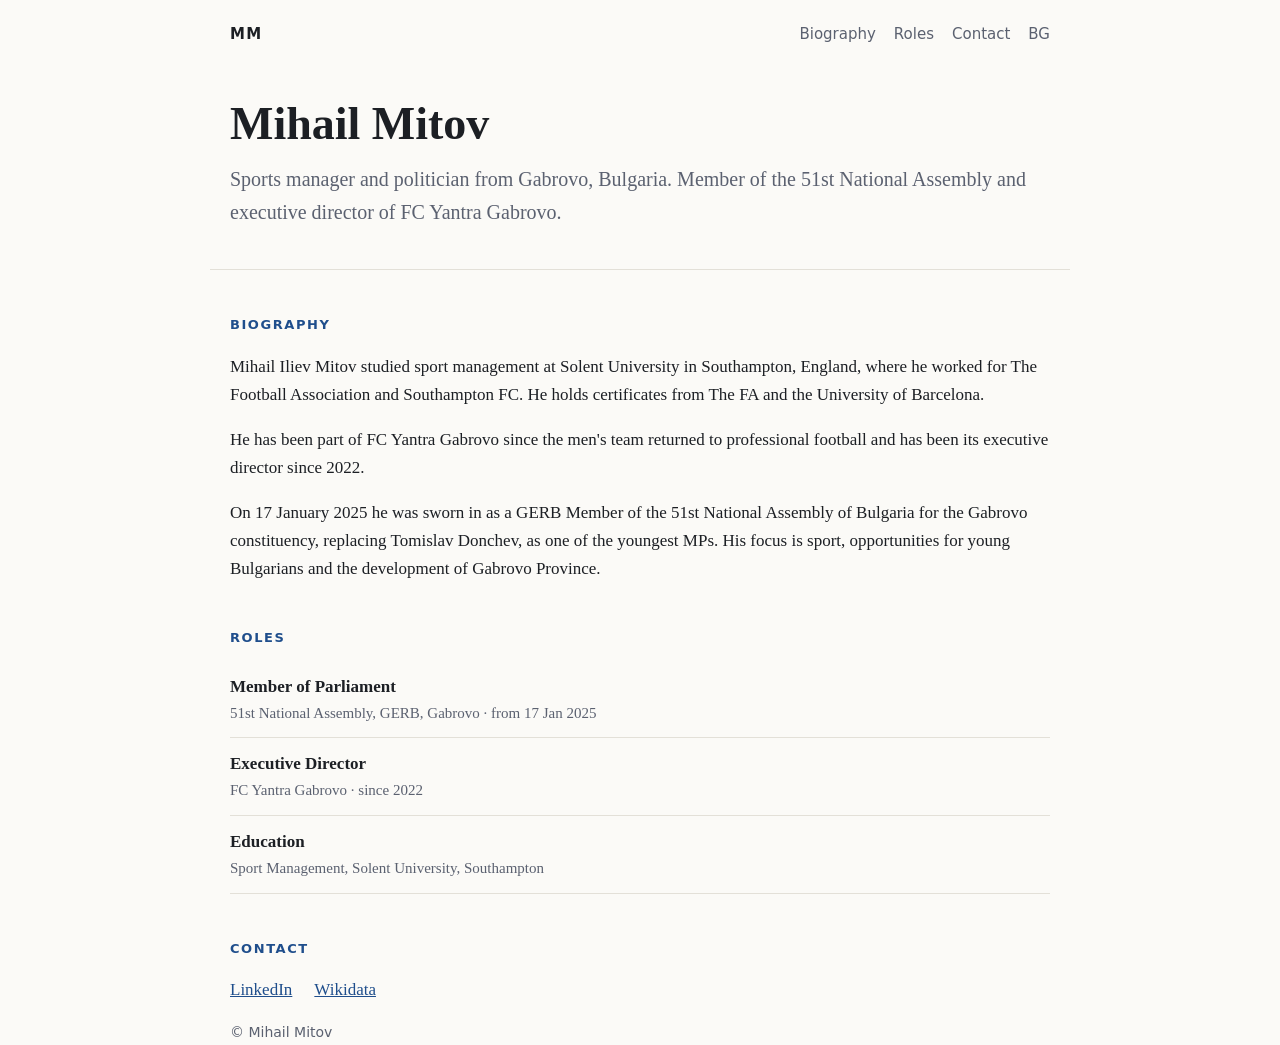
==== en.html @ caedcb2a "Лични страници на Михаил Митов (БГ и EN) с Person schema Co-Authored-By: Claude Opus 5.5 (1M context" ====
<!doctype html>
<html lang="en">
<head>
<meta charset="utf-8">
<meta name="viewport" content="width=device-width, initial-scale=1">
<title>Mihail Mitov | Михаил Митов</title>
<meta name="description" content="Mihail Iliev Mitov is a Bulgarian sports manager and politician, Member of the 51st National Assembly of Bulgaria and executive director of FC Yantra Gabrovo.">
<link rel="canonical" href="https://mihailmitovv-code.github.io/en.html">
<link rel="alternate" hreflang="bg" href="https://mihailmitovv-code.github.io/">
<link rel="alternate" hreflang="en" href="https://mihailmitovv-code.github.io/en.html">
<link rel="stylesheet" href="style.css">
<script type="application/ld+json">
{"@context":"https://schema.org","@type":"ProfilePage","url":"https://mihailmitovv-code.github.io/en.html","inLanguage":"en","mainEntity":{"@id":"https://mihailmitovv-code.github.io/#person"}}
</script>
</head>
<body>
<header class="wrap top">
  <span class="mark">MM</span>
  <nav><a href="#bio">Biography</a><a href="#roles">Roles</a><a href="#contact">Contact</a><a href="index.html" lang="bg">BG</a></nav>
</header>
<main>
<section class="wrap hero">
  <div>
    <h1>Mihail Mitov</h1>
    <p class="lead">Sports manager and politician from Gabrovo, Bulgaria. Member of the 51st National Assembly and executive director of FC Yantra Gabrovo.</p>
  </div>
</section>
<section id="bio" class="wrap">
  <h2>Biography</h2>
  <p>Mihail Iliev Mitov studied sport management at Solent University in Southampton, England, where he worked for The Football Association and Southampton FC. He holds certificates from The FA and the University of Barcelona.</p>
  <p>He has been part of FC Yantra Gabrovo since the men's team returned to professional football and has been its executive director since 2022.</p>
  <p>On 17 January 2025 he was sworn in as a GERB Member of the 51st National Assembly of Bulgaria for the Gabrovo constituency, replacing Tomislav Donchev, as one of the youngest MPs. His focus is sport, opportunities for young Bulgarians and the development of Gabrovo Province.</p>
</section>
<section id="roles" class="wrap">
  <h2>Roles</h2>
  <ul class="roles">
    <li><b>Member of Parliament</b><span>51st National Assembly, GERB, Gabrovo · from 17 Jan 2025</span></li>
    <li><b>Executive Director</b><span>FC Yantra Gabrovo · since 2022</span></li>
    <li><b>Education</b><span>Sport Management, Solent University, Southampton</span></li>
  </ul>
</section>
<section id="contact" class="wrap">
  <h2>Contact</h2>
  <p class="links"><a href="https://www.linkedin.com/in/mihailm/">LinkedIn</a><a href="https://www.wikidata.org/wiki/Q131862445">Wikidata</a></p>
</section>
</main>
<footer class="wrap">© Mihail Mitov</footer>
</body>
</html>
---- style.css ----
:root{--bg:#fbfaf7;--fg:#1c1f24;--muted:#5b6170;--accent:#1f4e8c;--line:#e3e0d8}
@media (prefers-color-scheme:dark){:root{--bg:#14161a;--fg:#ecebe6;--muted:#a3a8b3;--accent:#8db4ea;--line:#2b2f36}}
*{box-sizing:border-box}
body{margin:0;background:var(--bg);color:var(--fg);font:17px/1.65 Georgia,"Times New Roman",serif}
.wrap{max-width:860px;margin:0 auto;padding:0 20px}
.top{display:flex;justify-content:space-between;align-items:center;padding-top:22px;padding-bottom:22px;font-family:system-ui,sans-serif;font-size:15px}
.mark{font-weight:700;letter-spacing:.08em}
nav a{color:var(--muted);text-decoration:none;margin-left:18px}
nav a:hover{color:var(--accent)}
.hero{display:grid;grid-template-columns:1fr;gap:36px;align-items:center;padding-top:30px;padding-bottom:40px;border-bottom:1px solid var(--line)}
.photo{width:240px;height:300px;object-fit:cover;border-radius:6px;background:var(--line)}
h1{font-size:46px;line-height:1.1;margin:0 0 14px;font-weight:600}
.lead{font-size:20px;color:var(--muted);margin:0}
h2{font-family:system-ui,sans-serif;font-size:13px;text-transform:uppercase;letter-spacing:.12em;color:var(--accent);margin:44px 0 12px}
.roles,.press{list-style:none;padding:0;margin:0}
.roles li{display:flex;flex-direction:column;padding:12px 0;border-bottom:1px solid var(--line)}
.roles span{color:var(--muted);font-size:15px}
.press li{padding:8px 0;color:var(--muted);font-size:15px}
a{color:var(--accent)}
.links a{margin-right:22px}
footer{padding-top:50px;padding-bottom:40px;color:var(--muted);font-size:14px;font-family:system-ui,sans-serif}
@media (max-width:640px){.hero{grid-template-columns:1fr}.photo{width:180px;height:225px}h1{font-size:36px}nav a{margin-left:10px}}
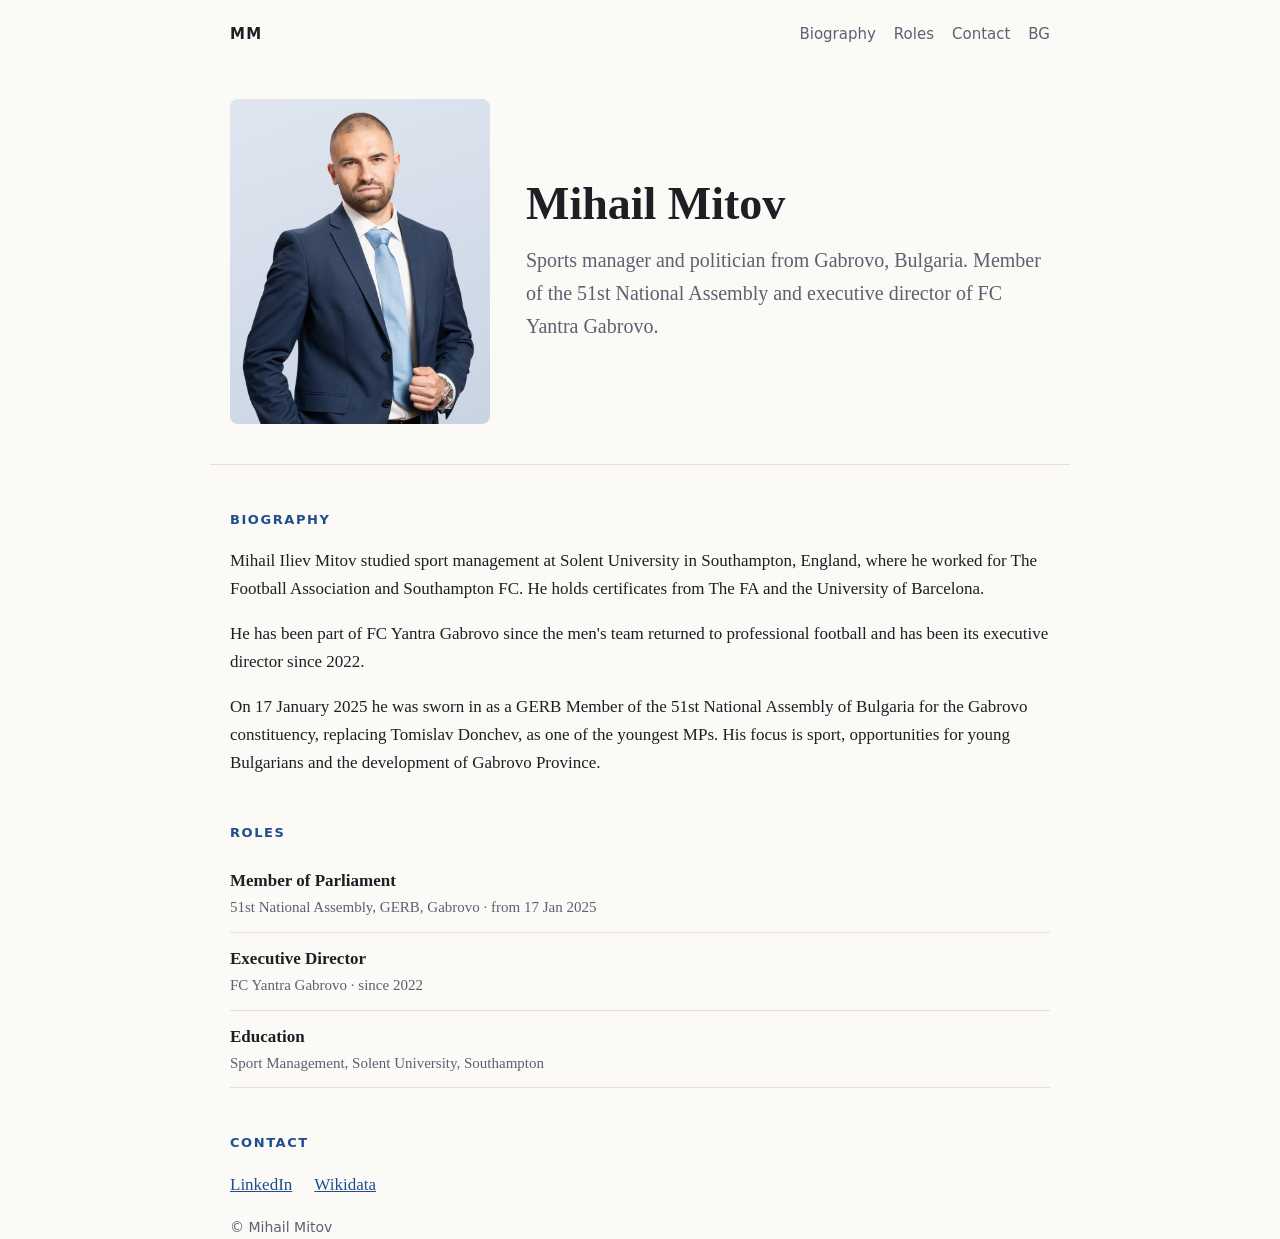
==== commit b636ef8f: "Добавена снимка на Михаил Митов Co-Authored-By: Claude Opus 5.5 (1M context) <noreply@anthropic.com>" ====
--- a/en.html
+++ b/en.html
@@ -20,6 +20,7 @@
 </header>
 <main>
 <section class="wrap hero">
+  <div class="photo"><img src="mihail-mitov.webp" alt="Mihail Mitov" width="800" height="1000"></div>
   <div>
     <h1>Mihail Mitov</h1>
     <p class="lead">Sports manager and politician from Gabrovo, Bulgaria. Member of the 51st National Assembly and executive director of FC Yantra Gabrovo.</p>
--- a/style.css
+++ b/style.css
@@ -7,8 +7,9 @@
 .mark{font-weight:700;letter-spacing:.08em}
 nav a{color:var(--muted);text-decoration:none;margin-left:18px}
 nav a:hover{color:var(--accent)}
-.hero{display:grid;grid-template-columns:1fr;gap:36px;align-items:center;padding-top:30px;padding-bottom:40px;border-bottom:1px solid var(--line)}
-.photo{width:240px;height:300px;object-fit:cover;border-radius:6px;background:var(--line)}
+.hero{display:grid;grid-template-columns:260px 1fr;gap:36px;align-items:center;padding-top:30px;padding-bottom:40px;border-bottom:1px solid var(--line)}
+.photo{width:260px;aspect-ratio:4/5;overflow:hidden;border-radius:8px;background:linear-gradient(160deg,#dfe6f0,#c9d4e3)}
+.photo img{width:100%;height:auto;display:block}
 h1{font-size:46px;line-height:1.1;margin:0 0 14px;font-weight:600}
 .lead{font-size:20px;color:var(--muted);margin:0}
 h2{font-family:system-ui,sans-serif;font-size:13px;text-transform:uppercase;letter-spacing:.12em;color:var(--accent);margin:44px 0 12px}
@@ -19,4 +20,4 @@
 a{color:var(--accent)}
 .links a{margin-right:22px}
 footer{padding-top:50px;padding-bottom:40px;color:var(--muted);font-size:14px;font-family:system-ui,sans-serif}
-@media (max-width:640px){.hero{grid-template-columns:1fr}.photo{width:180px;height:225px}h1{font-size:36px}nav a{margin-left:10px}}
+@media (max-width:640px){.hero{grid-template-columns:1fr}.photo{width:200px}h1{font-size:36px}nav a{margin-left:10px}}
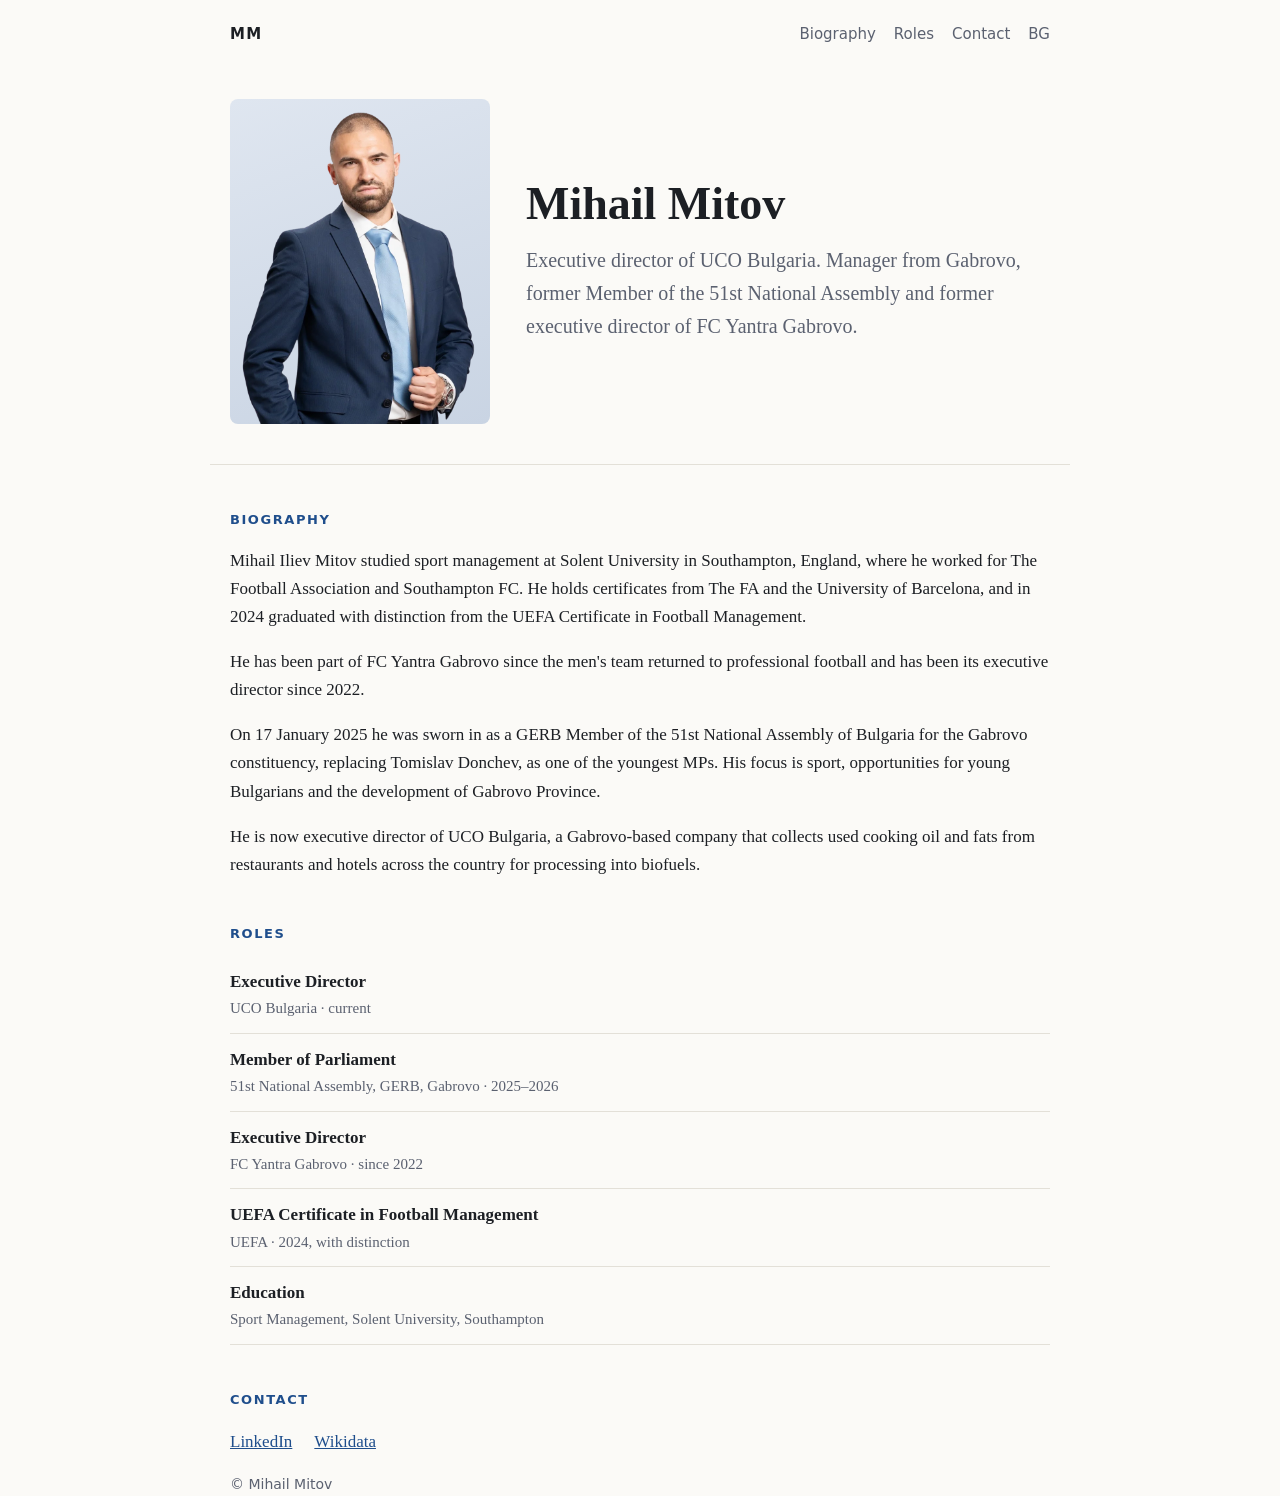
==== commit 7b2d2222: "Актуална роля: изпълнителен директор на УКО България Co-Authored-By: Claude Opus 5.5 (1M context) <n" ====
--- a/en.html
+++ b/en.html
@@ -4,7 +4,7 @@
 <meta charset="utf-8">
 <meta name="viewport" content="width=device-width, initial-scale=1">
 <title>Mihail Mitov | Михаил Митов</title>
-<meta name="description" content="Mihail Iliev Mitov is a Bulgarian sports manager and politician, Member of the 51st National Assembly of Bulgaria and executive director of FC Yantra Gabrovo.">
+<meta name="description" content="Mihail Iliev Mitov is executive director of UCO Bulgaria, a former Member of the 51st National Assembly of Bulgaria and former executive director of FC Yantra Gabrovo.">
 <link rel="canonical" href="https://mihailmitovv-code.github.io/en.html">
 <link rel="alternate" hreflang="bg" href="https://mihailmitovv-code.github.io/">
 <link rel="alternate" hreflang="en" href="https://mihailmitovv-code.github.io/en.html">
@@ -23,20 +23,23 @@
   <div class="photo"><img src="mihail-mitov.webp" alt="Mihail Mitov" width="800" height="1000"></div>
   <div>
     <h1>Mihail Mitov</h1>
-    <p class="lead">Sports manager and politician from Gabrovo, Bulgaria. Member of the 51st National Assembly and executive director of FC Yantra Gabrovo.</p>
+    <p class="lead">Executive director of UCO Bulgaria. Manager from Gabrovo, former Member of the 51st National Assembly and former executive director of FC Yantra Gabrovo.</p>
   </div>
 </section>
 <section id="bio" class="wrap">
   <h2>Biography</h2>
-  <p>Mihail Iliev Mitov studied sport management at Solent University in Southampton, England, where he worked for The Football Association and Southampton FC. He holds certificates from The FA and the University of Barcelona.</p>
+  <p>Mihail Iliev Mitov studied sport management at Solent University in Southampton, England, where he worked for The Football Association and Southampton FC. He holds certificates from The FA and the University of Barcelona, and in 2024 graduated with distinction from the UEFA Certificate in Football Management.</p>
   <p>He has been part of FC Yantra Gabrovo since the men's team returned to professional football and has been its executive director since 2022.</p>
   <p>On 17 January 2025 he was sworn in as a GERB Member of the 51st National Assembly of Bulgaria for the Gabrovo constituency, replacing Tomislav Donchev, as one of the youngest MPs. His focus is sport, opportunities for young Bulgarians and the development of Gabrovo Province.</p>
+  <p>He is now executive director of UCO Bulgaria, a Gabrovo-based company that collects used cooking oil and fats from restaurants and hotels across the country for processing into biofuels.</p>
 </section>
 <section id="roles" class="wrap">
   <h2>Roles</h2>
   <ul class="roles">
-    <li><b>Member of Parliament</b><span>51st National Assembly, GERB, Gabrovo · from 17 Jan 2025</span></li>
+    <li><b>Executive Director</b><span>UCO Bulgaria · current</span></li>
+    <li><b>Member of Parliament</b><span>51st National Assembly, GERB, Gabrovo · 2025–2026</span></li>
     <li><b>Executive Director</b><span>FC Yantra Gabrovo · since 2022</span></li>
+    <li><b>UEFA Certificate in Football Management</b><span>UEFA · 2024, with distinction</span></li>
     <li><b>Education</b><span>Sport Management, Solent University, Southampton</span></li>
   </ul>
 </section>
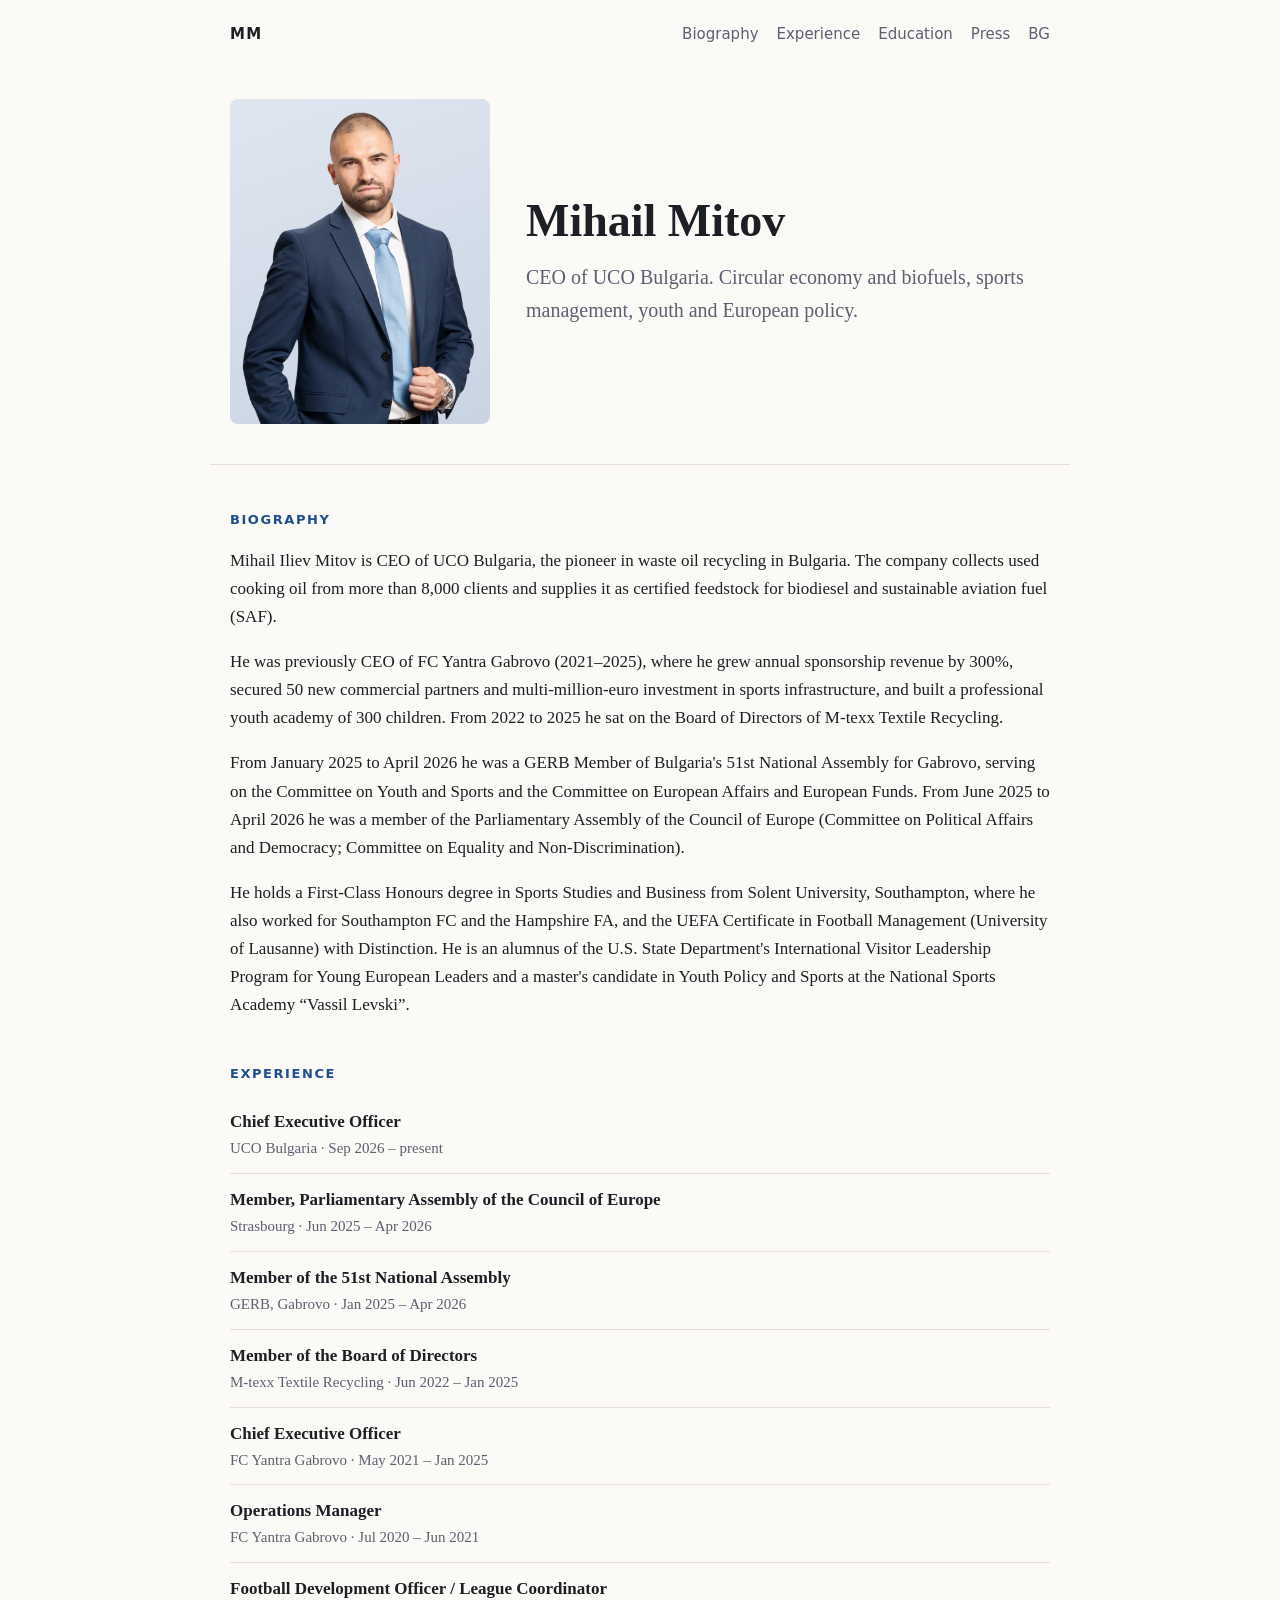
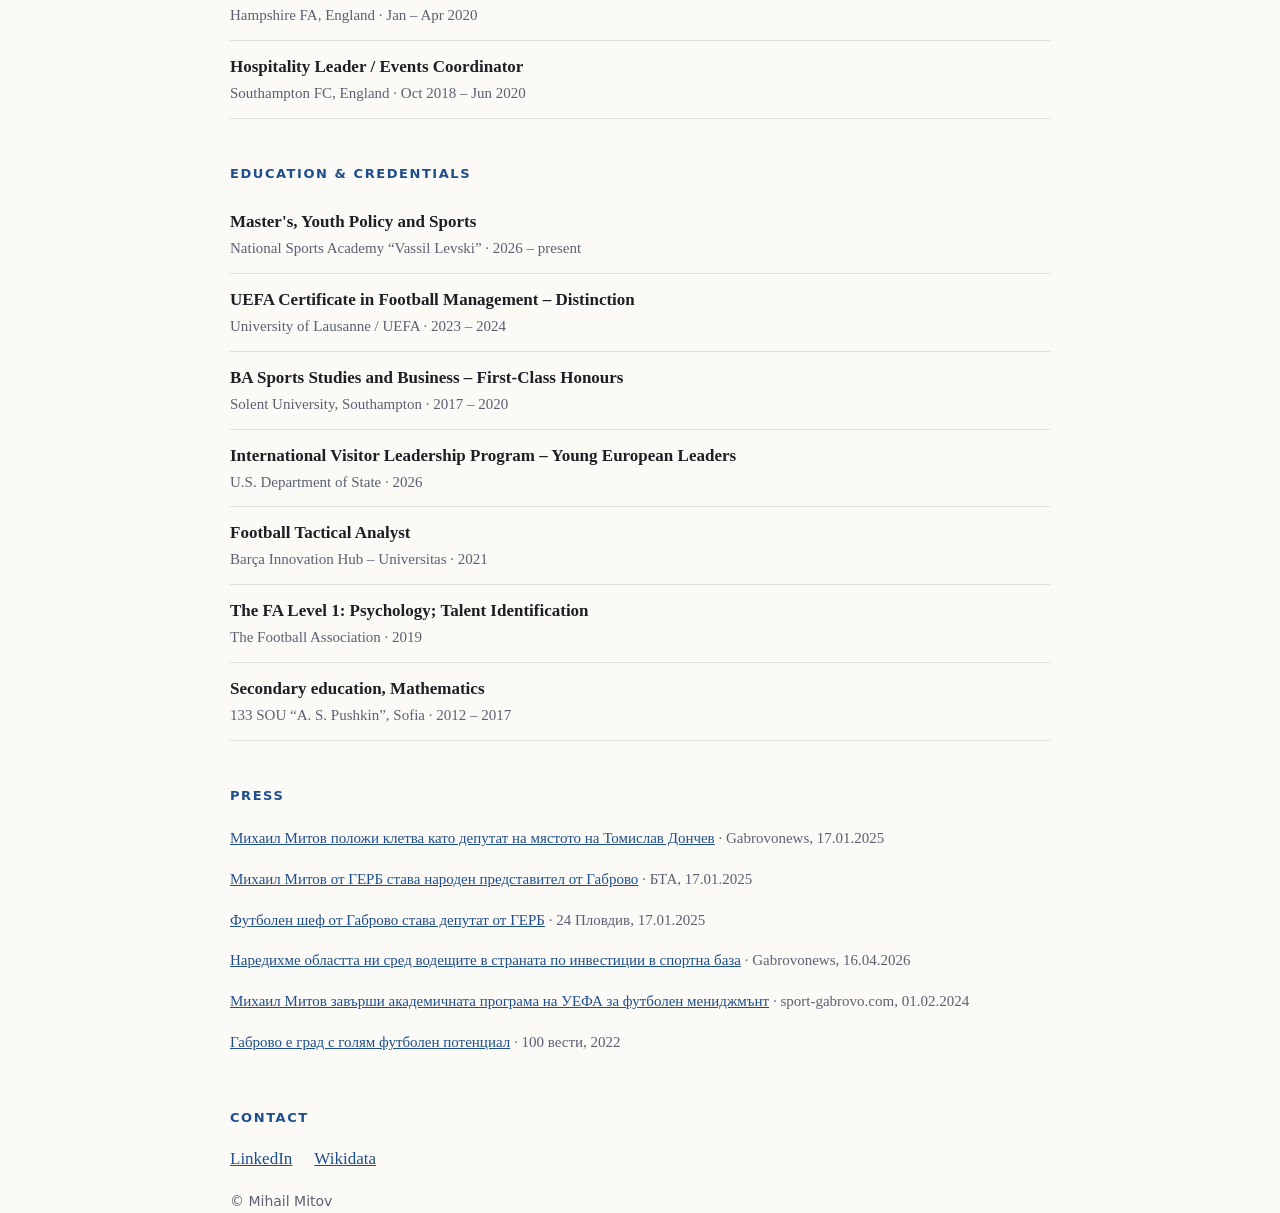
==== commit 0f62735e: "Пълна биография от LinkedIn: опит, образование, ПАСЕ, УКО България Co-Authored-By: Claude Opus 5.5 (" ====
--- a/en.html
+++ b/en.html
@@ -4,45 +4,85 @@
 <meta charset="utf-8">
 <meta name="viewport" content="width=device-width, initial-scale=1">
 <title>Mihail Mitov | Михаил Митов</title>
-<meta name="description" content="Mihail Iliev Mitov is executive director of UCO Bulgaria, a former Member of the 51st National Assembly of Bulgaria and former executive director of FC Yantra Gabrovo.">
+<meta name="description" content="Mihail Iliev Mitov is CEO of UCO Bulgaria, a former Member of Bulgaria's 51st National Assembly and of the Parliamentary Assembly of the Council of Europe, and former CEO of FC Yantra Gabrovo.">
 <link rel="canonical" href="https://mihailmitovv-code.github.io/en.html">
 <link rel="alternate" hreflang="bg" href="https://mihailmitovv-code.github.io/">
 <link rel="alternate" hreflang="en" href="https://mihailmitovv-code.github.io/en.html">
+<meta property="og:type" content="profile">
+<meta property="og:title" content="Mihail Mitov">
+<meta property="og:description" content="CEO of UCO Bulgaria. Circular economy and biofuels, sports management, youth and European policy.">
+<meta property="og:image" content="https://mihailmitovv-code.github.io/mihail-mitov.jpg">
+<meta property="og:url" content="https://mihailmitovv-code.github.io/en.html">
 <link rel="stylesheet" href="style.css">
 <script type="application/ld+json">
-{"@context":"https://schema.org","@type":"ProfilePage","url":"https://mihailmitovv-code.github.io/en.html","inLanguage":"en","mainEntity":{"@id":"https://mihailmitovv-code.github.io/#person"}}
+{
+  "@context": "https://schema.org",
+  "@type": "ProfilePage",
+  "url": "https://mihailmitovv-code.github.io/en.html",
+  "inLanguage": "en",
+  "mainEntity": {
+    "@id": "https://mihailmitovv-code.github.io/#person"
+  }
+}
 </script>
 </head>
 <body>
 <header class="wrap top">
   <span class="mark">MM</span>
-  <nav><a href="#bio">Biography</a><a href="#roles">Roles</a><a href="#contact">Contact</a><a href="index.html" lang="bg">BG</a></nav>
+  <nav><a href="#bio">Biography</a><a href="#exp">Experience</a><a href="#edu">Education</a><a href="#press">Press</a><a href="index.html">BG</a></nav>
 </header>
 <main>
 <section class="wrap hero">
   <div class="photo"><img src="mihail-mitov.webp" alt="Mihail Mitov" width="800" height="1000"></div>
   <div>
     <h1>Mihail Mitov</h1>
-    <p class="lead">Executive director of UCO Bulgaria. Manager from Gabrovo, former Member of the 51st National Assembly and former executive director of FC Yantra Gabrovo.</p>
+    <p class="lead">CEO of UCO Bulgaria. Circular economy and biofuels, sports management, youth and European policy.</p>
   </div>
 </section>
 <section id="bio" class="wrap">
   <h2>Biography</h2>
-  <p>Mihail Iliev Mitov studied sport management at Solent University in Southampton, England, where he worked for The Football Association and Southampton FC. He holds certificates from The FA and the University of Barcelona, and in 2024 graduated with distinction from the UEFA Certificate in Football Management.</p>
-  <p>He has been part of FC Yantra Gabrovo since the men's team returned to professional football and has been its executive director since 2022.</p>
-  <p>On 17 January 2025 he was sworn in as a GERB Member of the 51st National Assembly of Bulgaria for the Gabrovo constituency, replacing Tomislav Donchev, as one of the youngest MPs. His focus is sport, opportunities for young Bulgarians and the development of Gabrovo Province.</p>
-  <p>He is now executive director of UCO Bulgaria, a Gabrovo-based company that collects used cooking oil and fats from restaurants and hotels across the country for processing into biofuels.</p>
+  <p>Mihail Iliev Mitov is CEO of UCO Bulgaria, the pioneer in waste oil recycling in Bulgaria. The company collects used cooking oil from more than 8,000 clients and supplies it as certified feedstock for biodiesel and sustainable aviation fuel (SAF).</p>
+  <p>He was previously CEO of FC Yantra Gabrovo (2021–2025), where he grew annual sponsorship revenue by 300%, secured 50 new commercial partners and multi-million-euro investment in sports infrastructure, and built a professional youth academy of 300 children. From 2022 to 2025 he sat on the Board of Directors of M-texx Textile Recycling.</p>
+  <p>From January 2025 to April 2026 he was a GERB Member of Bulgaria's 51st National Assembly for Gabrovo, serving on the Committee on Youth and Sports and the Committee on European Affairs and European Funds. From June 2025 to April 2026 he was a member of the Parliamentary Assembly of the Council of Europe (Committee on Political Affairs and Democracy; Committee on Equality and Non-Discrimination).</p>
+  <p>He holds a First-Class Honours degree in Sports Studies and Business from Solent University, Southampton, where he also worked for Southampton FC and the Hampshire FA, and the UEFA Certificate in Football Management (University of Lausanne) with Distinction. He is an alumnus of the U.S. State Department's International Visitor Leadership Program for Young European Leaders and a master's candidate in Youth Policy and Sports at the National Sports Academy “Vassil Levski”.</p>
 </section>
-<section id="roles" class="wrap">
-  <h2>Roles</h2>
+<section id="exp" class="wrap">
+  <h2>Experience</h2>
   <ul class="roles">
-    <li><b>Executive Director</b><span>UCO Bulgaria · current</span></li>
-    <li><b>Member of Parliament</b><span>51st National Assembly, GERB, Gabrovo · 2025–2026</span></li>
-    <li><b>Executive Director</b><span>FC Yantra Gabrovo · since 2022</span></li>
-    <li><b>UEFA Certificate in Football Management</b><span>UEFA · 2024, with distinction</span></li>
-    <li><b>Education</b><span>Sport Management, Solent University, Southampton</span></li>
+    <li><b>Chief Executive Officer</b><span>UCO Bulgaria · Sep 2026 – present</span></li>
+    <li><b>Member, Parliamentary Assembly of the Council of Europe</b><span>Strasbourg · Jun 2025 – Apr 2026</span></li>
+    <li><b>Member of the 51st National Assembly</b><span>GERB, Gabrovo · Jan 2025 – Apr 2026</span></li>
+    <li><b>Member of the Board of Directors</b><span>M-texx Textile Recycling · Jun 2022 – Jan 2025</span></li>
+    <li><b>Chief Executive Officer</b><span>FC Yantra Gabrovo · May 2021 – Jan 2025</span></li>
+    <li><b>Operations Manager</b><span>FC Yantra Gabrovo · Jul 2020 – Jun 2021</span></li>
+    <li><b>Football Development Officer / League Coordinator</b><span>Hampshire FA, England · Jan – Apr 2020</span></li>
+    <li><b>Hospitality Leader / Events Coordinator</b><span>Southampton FC, England · Oct 2018 – Jun 2020</span></li>
   </ul>
 </section>
+<section id="edu" class="wrap">
+  <h2>Education & credentials</h2>
+  <ul class="roles">
+    <li><b>Master's, Youth Policy and Sports</b><span>National Sports Academy “Vassil Levski” · 2026 – present</span></li>
+    <li><b>UEFA Certificate in Football Management – Distinction</b><span>University of Lausanne / UEFA · 2023 – 2024</span></li>
+    <li><b>BA Sports Studies and Business – First-Class Honours</b><span>Solent University, Southampton · 2017 – 2020</span></li>
+    <li><b>International Visitor Leadership Program – Young European Leaders</b><span>U.S. Department of State · 2026</span></li>
+    <li><b>Football Tactical Analyst</b><span>Barça Innovation Hub – Universitas · 2021</span></li>
+    <li><b>The FA Level 1: Psychology; Talent Identification</b><span>The Football Association · 2019</span></li>
+    <li><b>Secondary education, Mathematics</b><span>133 SOU “A. S. Pushkin”, Sofia · 2012 – 2017</span></li>
+  </ul>
+</section>
+<section id="press" class="wrap">
+  <h2>Press</h2>
+  <ul class="press">
+    <li><a href="https://www.gabrovonews.bg/news/203158/">Михаил Митов положи клетва като депутат на мястото на Томислав Дончев</a> · Gabrovonews, 17.01.2025</li>
+    <li><a href="https://www.bta.bg/bg/news/bulgaria/816753-mihail-mitov-ot-gerb-stava-naroden-predstavitel-ot-gabrovo-na-myastoto-na-tomisl">Михаил Митов от ГЕРБ става народен представител от Габрово</a> · БТА, 17.01.2025</li>
+    <li><a href="https://www.24plovdiv.bg/novini/article/19731054">Футболен шеф от Габрово става депутат от ГЕРБ</a> · 24 Пловдив, 17.01.2025</li>
+    <li><a href="https://www.gabrovonews.bg/news/207217/">Наредихме областта ни сред водещите в страната по инвестиции в спортна база</a> · Gabrovonews, 16.04.2026</li>
+    <li><a href="https://www.sport-gabrovo.com/novini/2579-izpalnitelniyat-direktor-na-yantra-mihail-mitov-zavarshi-akademichnata-programa-na-uefa-za-futbolen-menidzhmant">Михаил Митов завърши академичната програма на УЕФА за футболен мениджмънт</a> · sport-gabrovo.com, 01.02.2024</li>
+    <li><a href="https://www.stovesti.info/mihail-mitov-gabrovo-e-grad-s-golyam-futbolen-potentsial-a-nashata-kauza-e-da-go-opolzotvorim-11714.html">Габрово е град с голям футболен потенциал</a> · 100 вести, 2022</li>
+  </ul>
+</section>
+
 <section id="contact" class="wrap">
   <h2>Contact</h2>
   <p class="links"><a href="https://www.linkedin.com/in/mihailm/">LinkedIn</a><a href="https://www.wikidata.org/wiki/Q131862445">Wikidata</a></p>
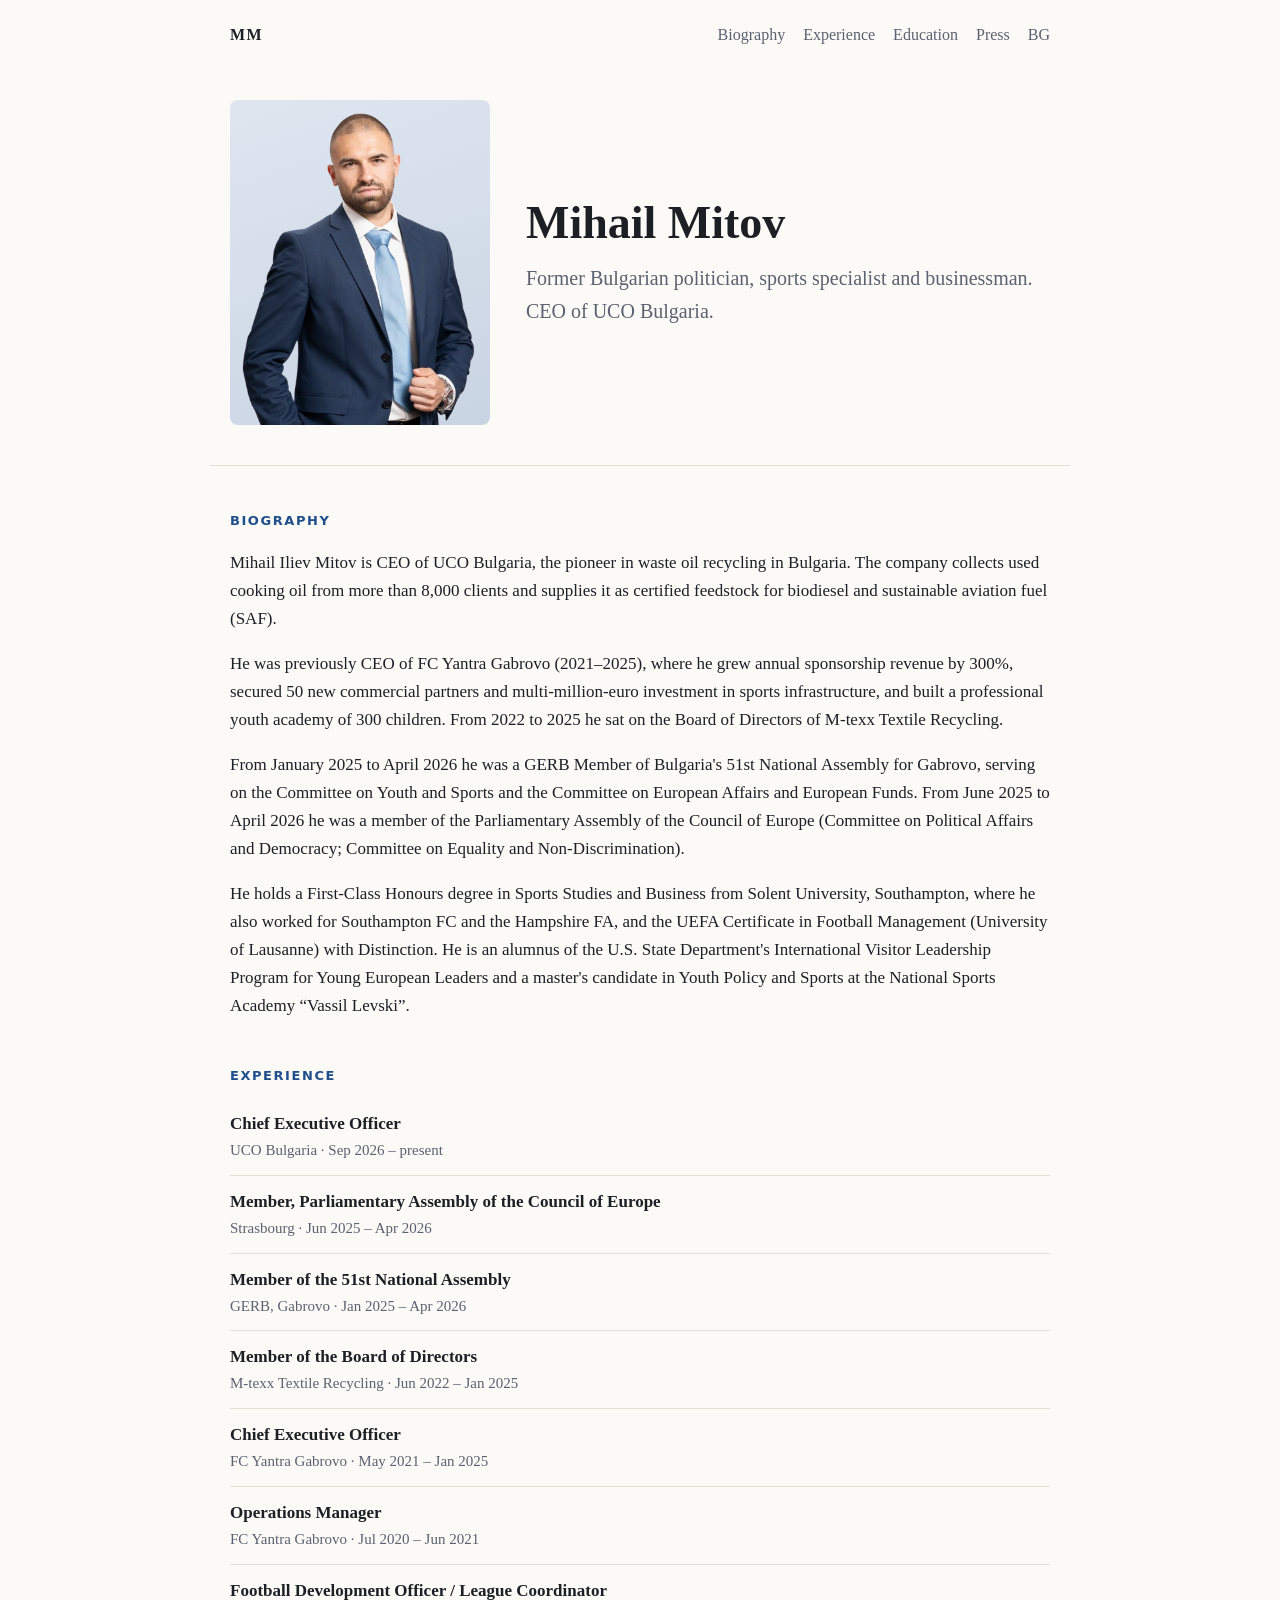
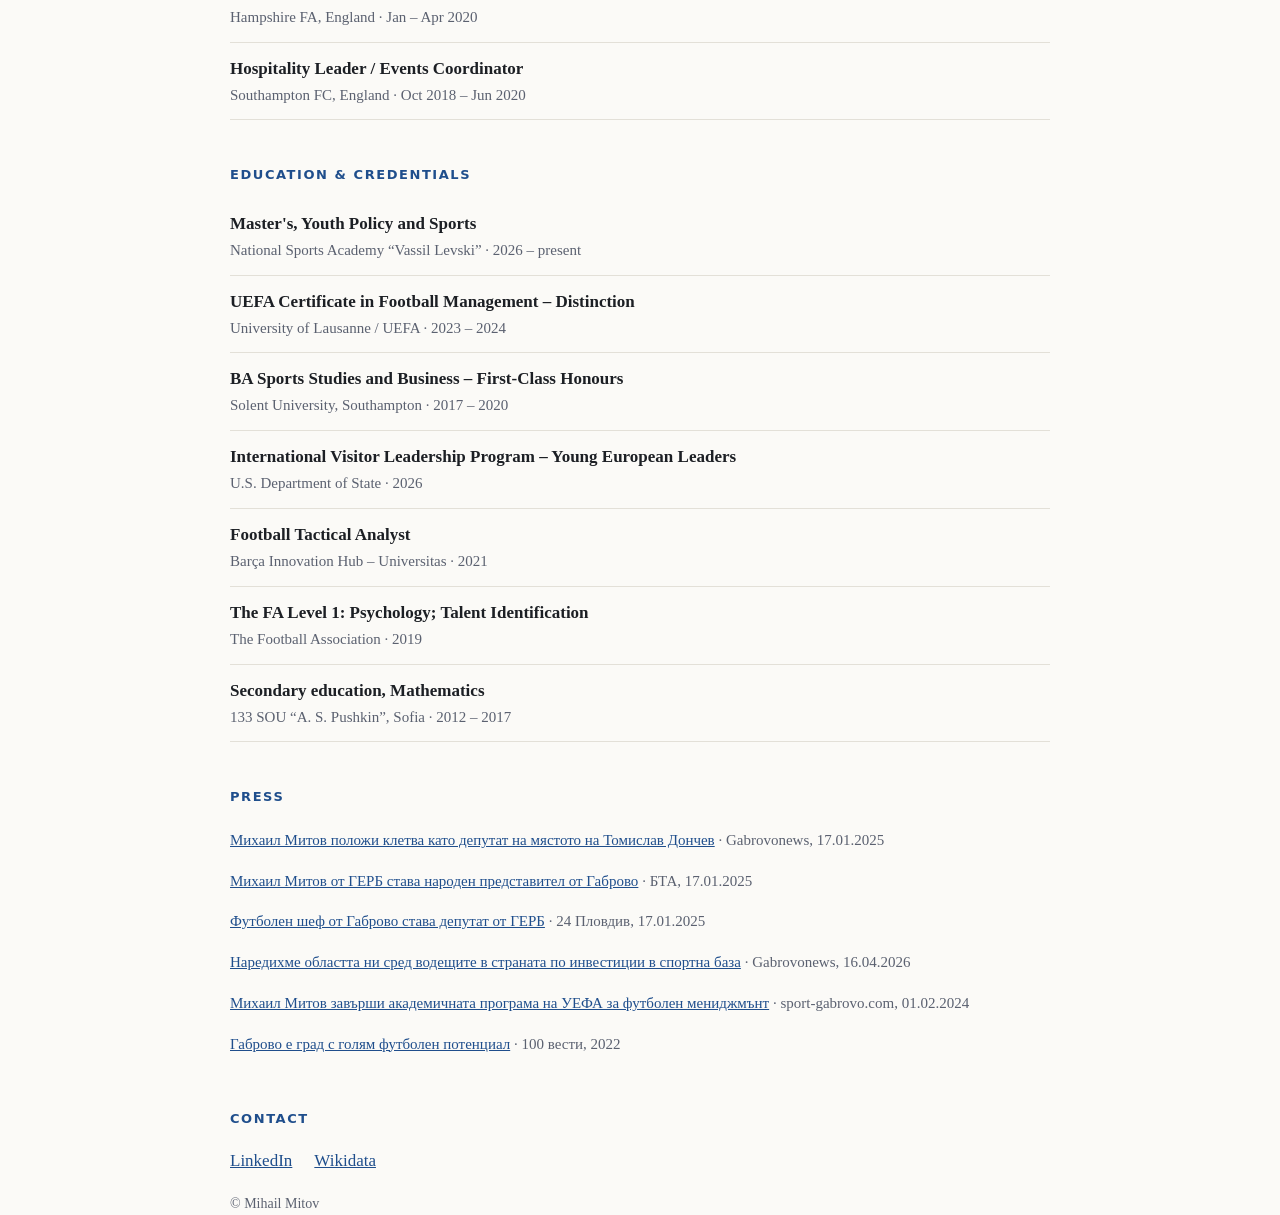
==== commit 6b1b8929: "Описание: бивш български политик, спортен специалист и бизнесмен Co-Authored-By: Claude Opus 5.5 (1M" ====
--- a/en.html
+++ b/en.html
@@ -3,14 +3,15 @@
 <head>
 <meta charset="utf-8">
 <meta name="viewport" content="width=device-width, initial-scale=1">
+<meta name="google-site-verification" content="TqFkczmR7O5MOPKGAMdMdrlTb6hN_6-Y9lif3HZ1L48" />
 <title>Mihail Mitov | Михаил Митов</title>
-<meta name="description" content="Mihail Iliev Mitov is CEO of UCO Bulgaria, a former Member of Bulgaria's 51st National Assembly and of the Parliamentary Assembly of the Council of Europe, and former CEO of FC Yantra Gabrovo.">
+<meta name="description" content="Mihail Iliev Mitov is a former Bulgarian politician, sports specialist and businessman, CEO of UCO Bulgaria, a former Member of Bulgaria's 51st National Assembly and of the Parliamentary Assembly of the Council of Europe, and former CEO of FC Yantra Gabrovo.">
 <link rel="canonical" href="https://mihailmitovv-code.github.io/en.html">
 <link rel="alternate" hreflang="bg" href="https://mihailmitovv-code.github.io/">
 <link rel="alternate" hreflang="en" href="https://mihailmitovv-code.github.io/en.html">
 <meta property="og:type" content="profile">
 <meta property="og:title" content="Mihail Mitov">
-<meta property="og:description" content="CEO of UCO Bulgaria. Circular economy and biofuels, sports management, youth and European policy.">
+<meta property="og:description" content="Former Bulgarian politician, sports specialist and businessman. CEO of UCO Bulgaria.">
 <meta property="og:image" content="https://mihailmitovv-code.github.io/mihail-mitov.jpg">
 <meta property="og:url" content="https://mihailmitovv-code.github.io/en.html">
 <link rel="stylesheet" href="style.css">
@@ -36,7 +37,7 @@
   <div class="photo"><img src="mihail-mitov.webp" alt="Mihail Mitov" width="800" height="1000"></div>
   <div>
     <h1>Mihail Mitov</h1>
-    <p class="lead">CEO of UCO Bulgaria. Circular economy and biofuels, sports management, youth and European policy.</p>
+    <p class="lead">Former Bulgarian politician, sports specialist and businessman. CEO of UCO Bulgaria.</p>
   </div>
 </section>
 <section id="bio" class="wrap">
--- a/style.css
+++ b/style.css
@@ -1,9 +1,9 @@
 :root{--bg:#fbfaf7;--fg:#1c1f24;--muted:#5b6170;--accent:#1f4e8c;--line:#e3e0d8}
 @media (prefers-color-scheme:dark){:root{--bg:#14161a;--fg:#ecebe6;--muted:#a3a8b3;--accent:#8db4ea;--line:#2b2f36}}
 *{box-sizing:border-box}
-body{margin:0;background:var(--bg);color:var(--fg);font:17px/1.65 Georgia,"Times New Roman",serif}
+body{margin:0;font-feature-settings:"locl" 0;background:var(--bg);color:var(--fg);font:17px/1.65 Georgia,"Times New Roman",serif}
 .wrap{max-width:860px;margin:0 auto;padding:0 20px}
-.top{display:flex;justify-content:space-between;align-items:center;padding-top:22px;padding-bottom:22px;font-family:system-ui,sans-serif;font-size:15px}
+.top{display:flex;justify-content:space-between;align-items:center;padding-top:22px;padding-bottom:22px;font-family:Georgia,"Times New Roman",serif;font-size:16px}
 .mark{font-weight:700;letter-spacing:.08em}
 nav a{color:var(--muted);text-decoration:none;margin-left:18px}
 nav a:hover{color:var(--accent)}
@@ -19,5 +19,5 @@
 .press li{padding:8px 0;color:var(--muted);font-size:15px}
 a{color:var(--accent)}
 .links a{margin-right:22px}
-footer{padding-top:50px;padding-bottom:40px;color:var(--muted);font-size:14px;font-family:system-ui,sans-serif}
+footer{padding-top:50px;padding-bottom:40px;color:var(--muted);font-size:14px;font-family:Georgia,serif}
 @media (max-width:640px){.hero{grid-template-columns:1fr}.photo{width:200px}h1{font-size:36px}nav a{margin-left:10px}}
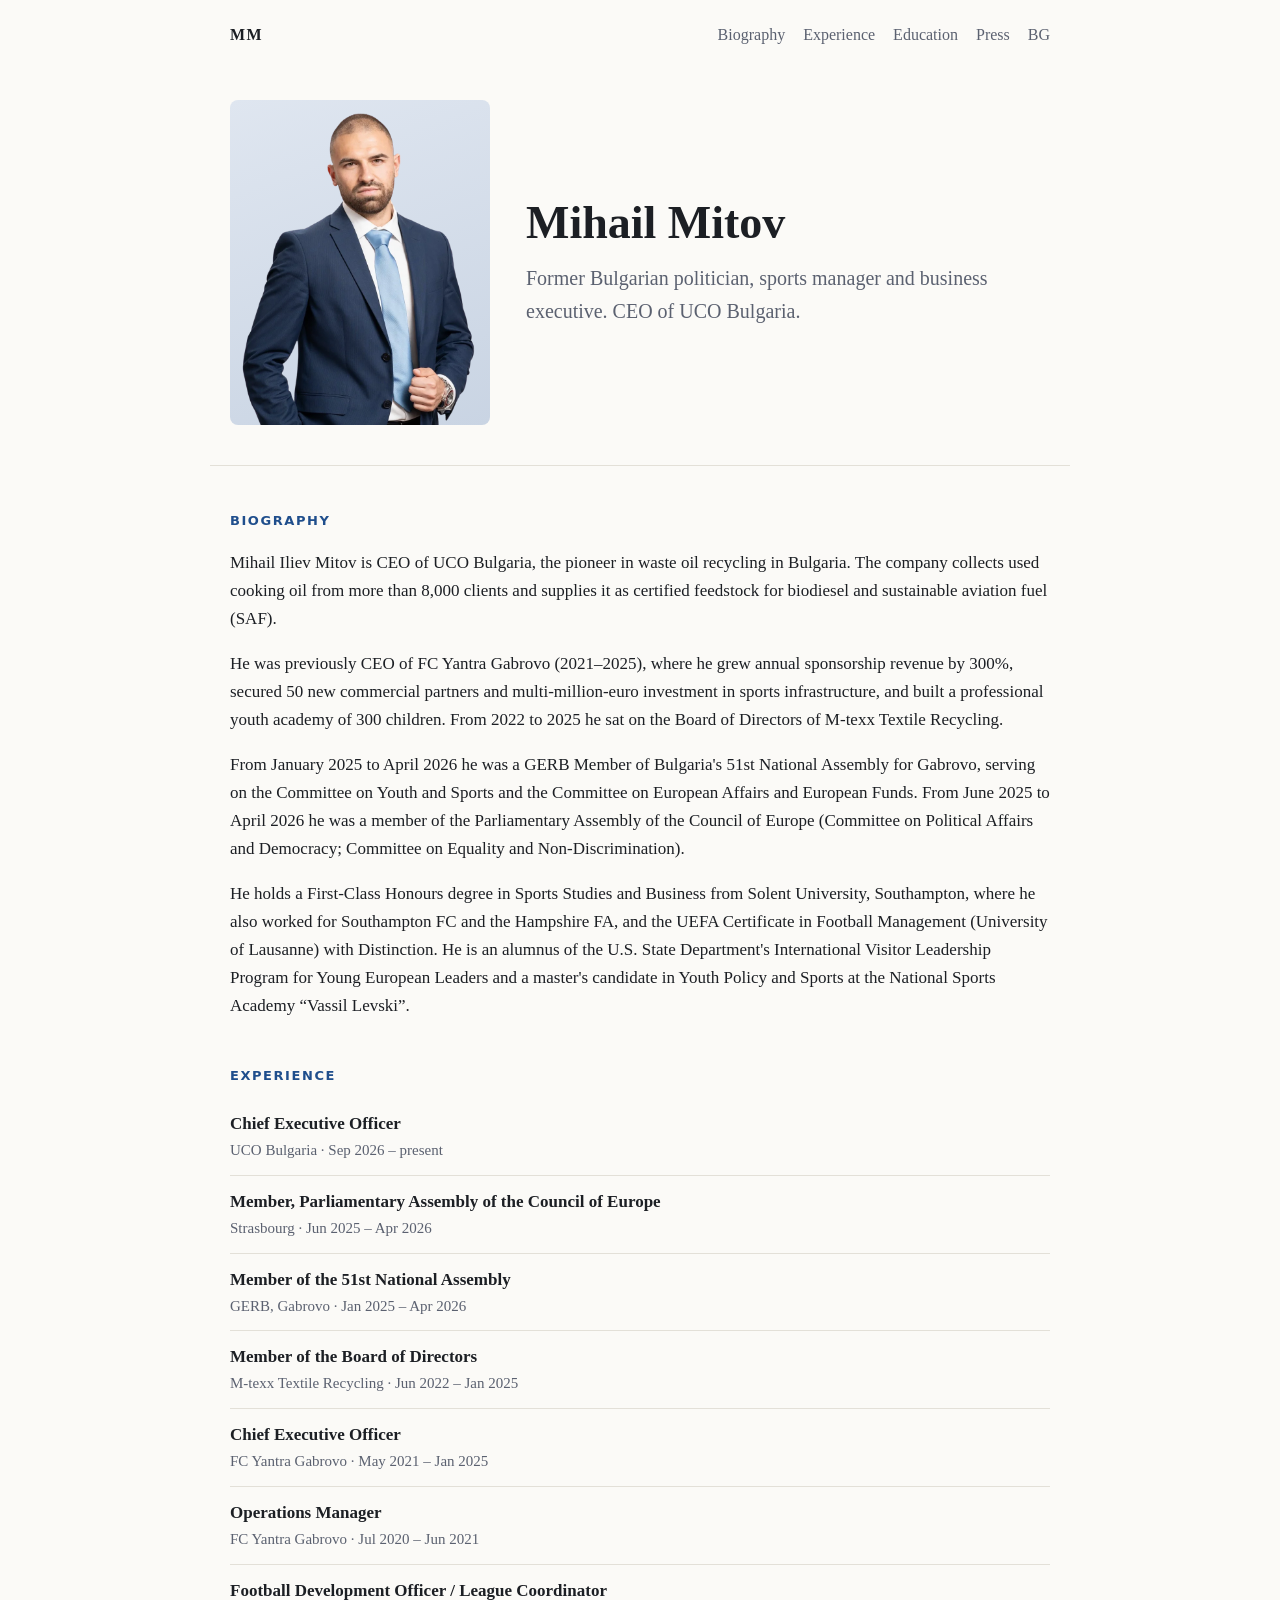
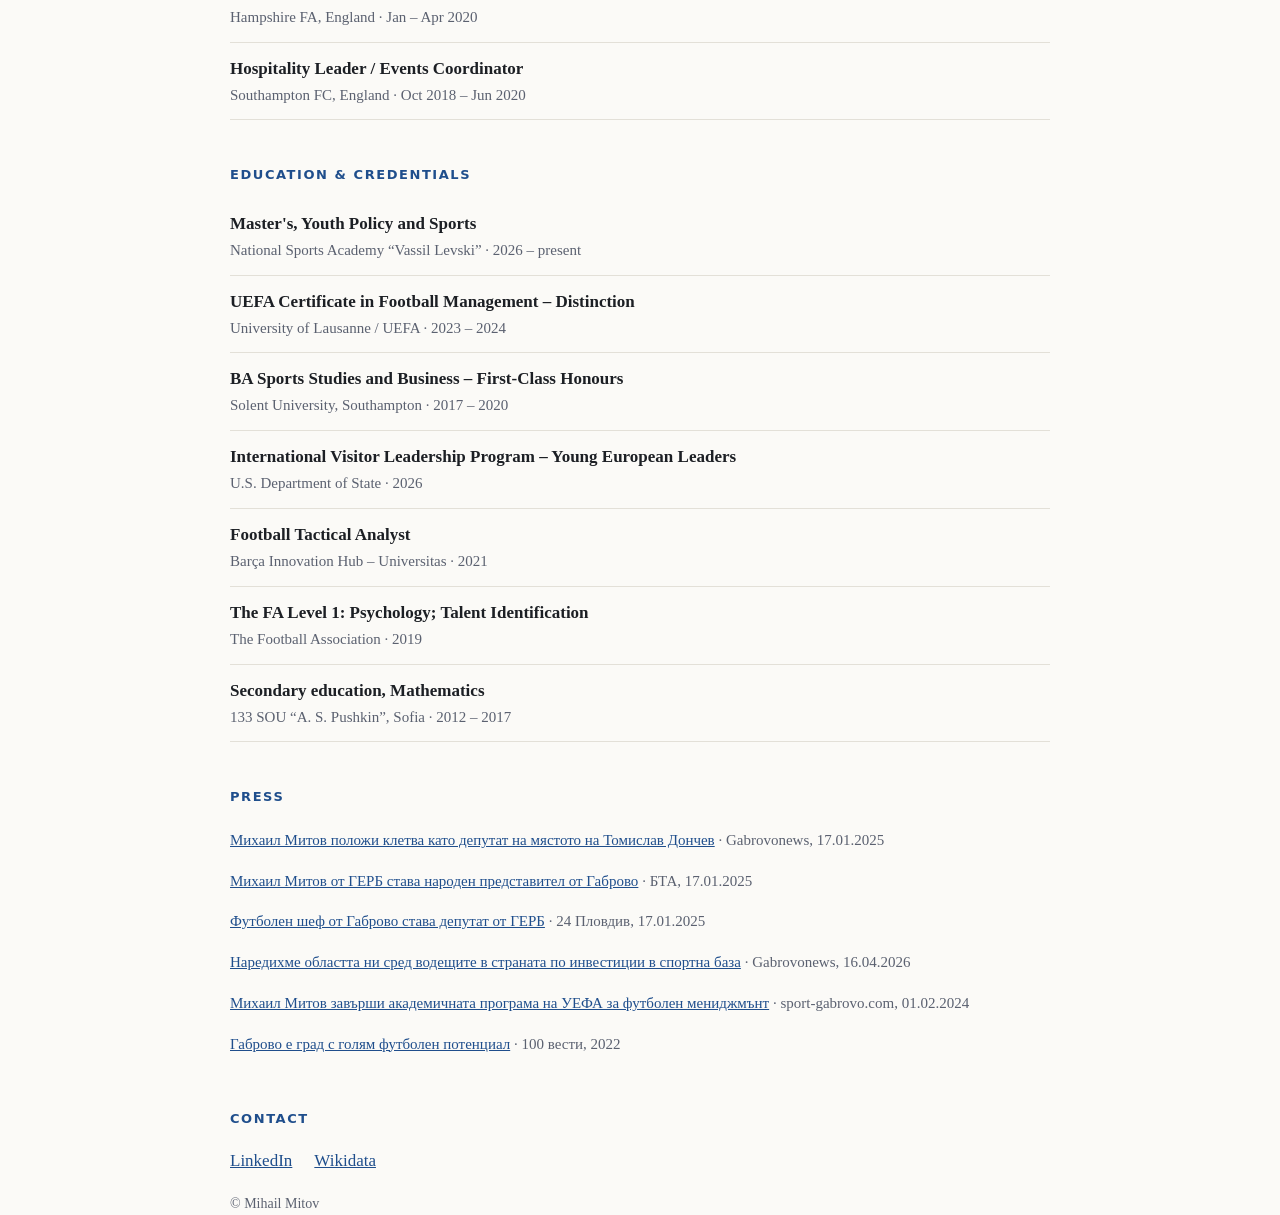
==== commit 82c735e7: "Описание като в Wikidata Co-Authored-By: Claude Opus 5.5 (1M context) <noreply@anthropic.com> Claude" ====
--- a/en.html
+++ b/en.html
@@ -5,13 +5,13 @@
 <meta name="viewport" content="width=device-width, initial-scale=1">
 <meta name="google-site-verification" content="TqFkczmR7O5MOPKGAMdMdrlTb6hN_6-Y9lif3HZ1L48" />
 <title>Mihail Mitov | Михаил Митов</title>
-<meta name="description" content="Mihail Iliev Mitov is a former Bulgarian politician, sports specialist and businessman, CEO of UCO Bulgaria, a former Member of Bulgaria's 51st National Assembly and of the Parliamentary Assembly of the Council of Europe, and former CEO of FC Yantra Gabrovo.">
+<meta name="description" content="Mihail Iliev Mitov is a former Bulgarian politician, sports manager and business executive, CEO of UCO Bulgaria, a former Member of Bulgaria's 51st National Assembly and of the Parliamentary Assembly of the Council of Europe, and former CEO of FC Yantra Gabrovo.">
 <link rel="canonical" href="https://mihailmitovv-code.github.io/en.html">
 <link rel="alternate" hreflang="bg" href="https://mihailmitovv-code.github.io/">
 <link rel="alternate" hreflang="en" href="https://mihailmitovv-code.github.io/en.html">
 <meta property="og:type" content="profile">
 <meta property="og:title" content="Mihail Mitov">
-<meta property="og:description" content="Former Bulgarian politician, sports specialist and businessman. CEO of UCO Bulgaria.">
+<meta property="og:description" content="Former Bulgarian politician, sports manager and business executive. CEO of UCO Bulgaria.">
 <meta property="og:image" content="https://mihailmitovv-code.github.io/mihail-mitov.jpg">
 <meta property="og:url" content="https://mihailmitovv-code.github.io/en.html">
 <link rel="stylesheet" href="style.css">
@@ -37,7 +37,7 @@
   <div class="photo"><img src="mihail-mitov.webp" alt="Mihail Mitov" width="800" height="1000"></div>
   <div>
     <h1>Mihail Mitov</h1>
-    <p class="lead">Former Bulgarian politician, sports specialist and businessman. CEO of UCO Bulgaria.</p>
+    <p class="lead">Former Bulgarian politician, sports manager and business executive. CEO of UCO Bulgaria.</p>
   </div>
 </section>
 <section id="bio" class="wrap">
